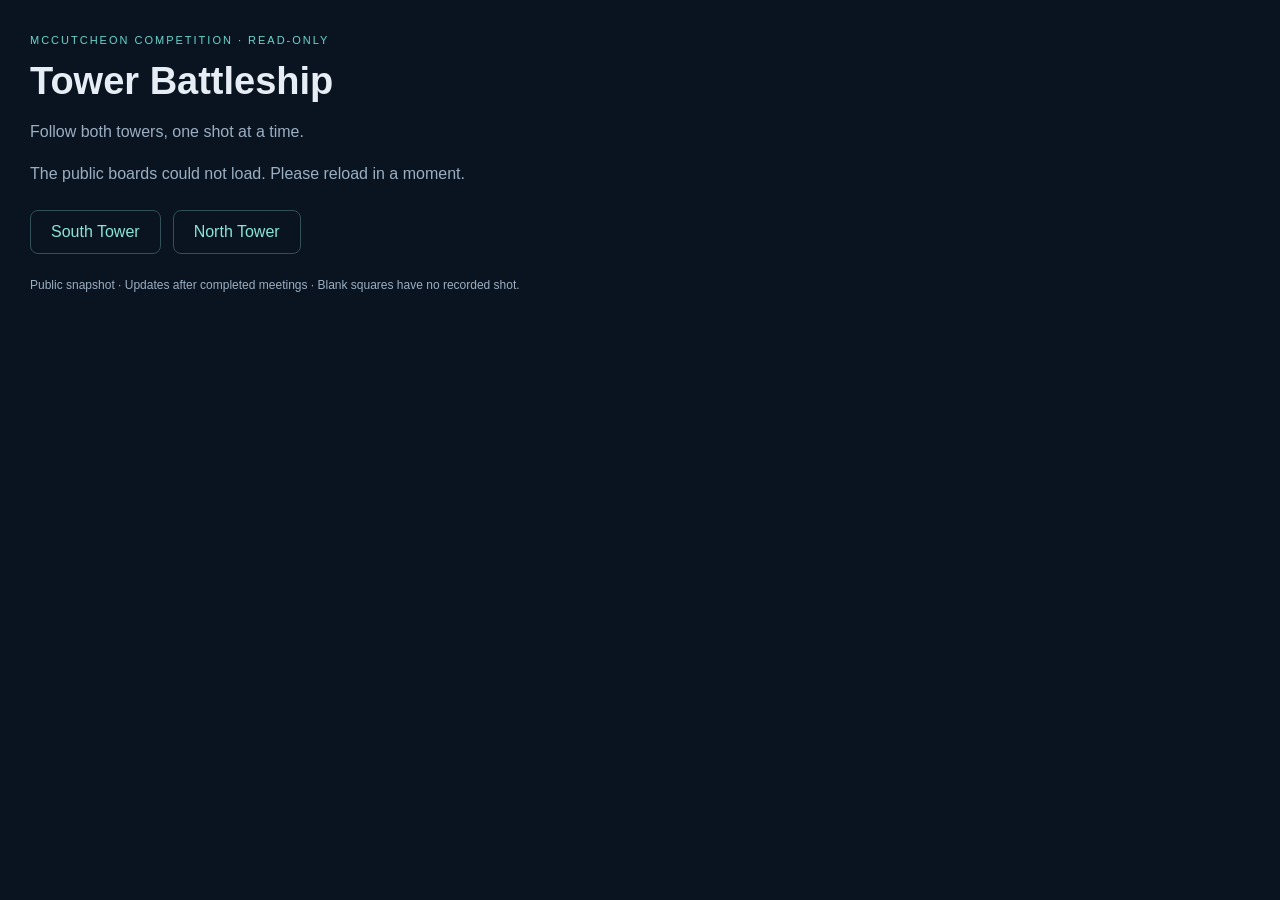
==== docs/index.html @ eef8fdfb "Add read-only public Battleship viewer under docs" ====
<!doctype html>
<html lang="en"><head><meta charset="utf-8"><meta name="viewport" content="width=device-width,initial-scale=1"><title>Tower Battleship | Public boards</title><link rel="stylesheet" href="viewer.css"><script src="viewer.js" defer></script></head>
<body><header><span class="eyebrow">MCCUTCHEON COMPETITION · READ-ONLY</span><h1>Tower Battleship</h1><p>Follow both towers, one shot at a time.</p><p id="status" role="status">Loading public boards...</p></header><nav aria-label="Tower boards"><a href="#south">South Tower</a><a href="#north">North Tower</a></nav><main id="boards"></main><footer>Public snapshot · Updates after completed meetings · Blank squares have no recorded shot.</footer><noscript>Enable JavaScript to load the public shot history.</noscript></body></html>
---- docs/viewer.css ----
:root{color-scheme:dark;font-family:Segoe UI,Arial,sans-serif;background:#0a1420;color:#e6edf5}*{box-sizing:border-box}body{max-width:1500px;margin:auto;padding:30px}h1{font-size:38px;margin:12px 0}h2{margin-top:0}p,.muted{color:#9baec2;line-height:1.6}.eyebrow{color:#67d6cc;font-size:11px;letter-spacing:2px}nav{display:flex;gap:12px;margin:24px 0}a{color:#8ae4d8}nav a{padding:12px 20px;border:1px solid #315057;border-radius:8px;text-decoration:none}.tower{scroll-margin-top:20px;margin:32px 0 50px}.layout{display:grid;grid-template-columns:220px minmax(320px,1fr) 300px;gap:20px}.panel{background:#101e2c;border:1px solid #253648;border-radius:14px;padding:22px}.board{display:grid;grid-template-columns:20px repeat(8,minmax(0,1fr));gap:5px}.axis{display:flex;align-items:center;justify-content:center;color:#829bb2;font-size:11px}.cell{aspect-ratio:1;display:flex;align-items:center;justify-content:center;border:1px solid #2d455a;border-radius:6px;background:#1a3042;font-size:26px;font-weight:bold}.fired{color:var(--shot);border-color:var(--shot);background:color-mix(in srgb,var(--shot) 13%,#172535)}.person{display:flex;align-items:center;gap:8px;padding:11px 0;border-bottom:1px solid #253648;overflow-wrap:anywhere}.dot{width:10px;height:10px;border-radius:50%;background:var(--shot);flex-shrink:0}.score{margin-left:auto;white-space:nowrap;color:#9baec2}.log{max-height:350px;overflow:auto;padding-left:24px}.log li{padding:10px 0;border-bottom:1px solid #253648;font-size:13px}.log time{display:block;color:#9baec2;font-size:11px;margin-top:5px}.summary{color:#8ae4d8}.legend{font-size:12px;text-align:center}.ranking{margin-bottom:28px}footer{color:#9baec2;font-size:12px}@media(max-width:1100px){.layout{grid-template-columns:190px 1fr}.results{grid-column:1/-1}}@media(max-width:650px){body{padding:16px}.layout{grid-template-columns:1fr}.waters{grid-row:1}.panel{padding:16px}.cell{font-size:22px}.results{grid-column:auto}}
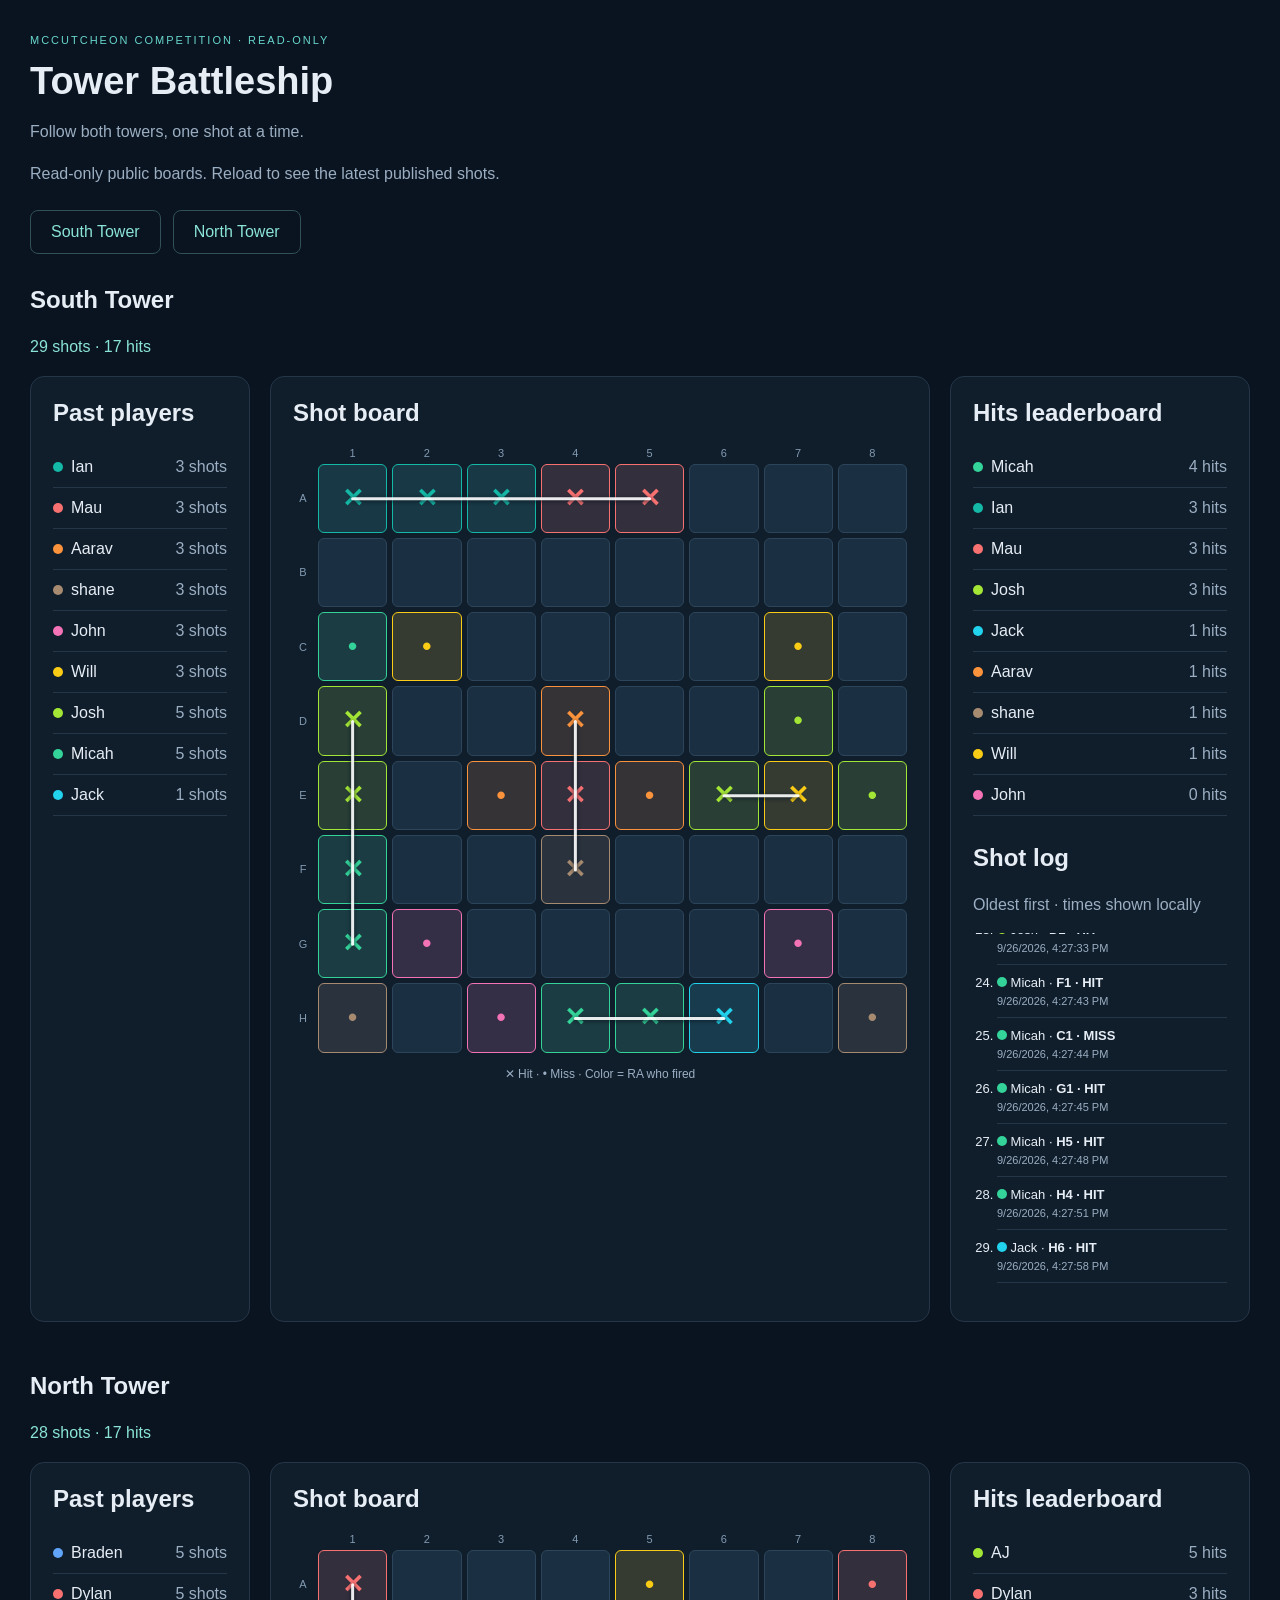
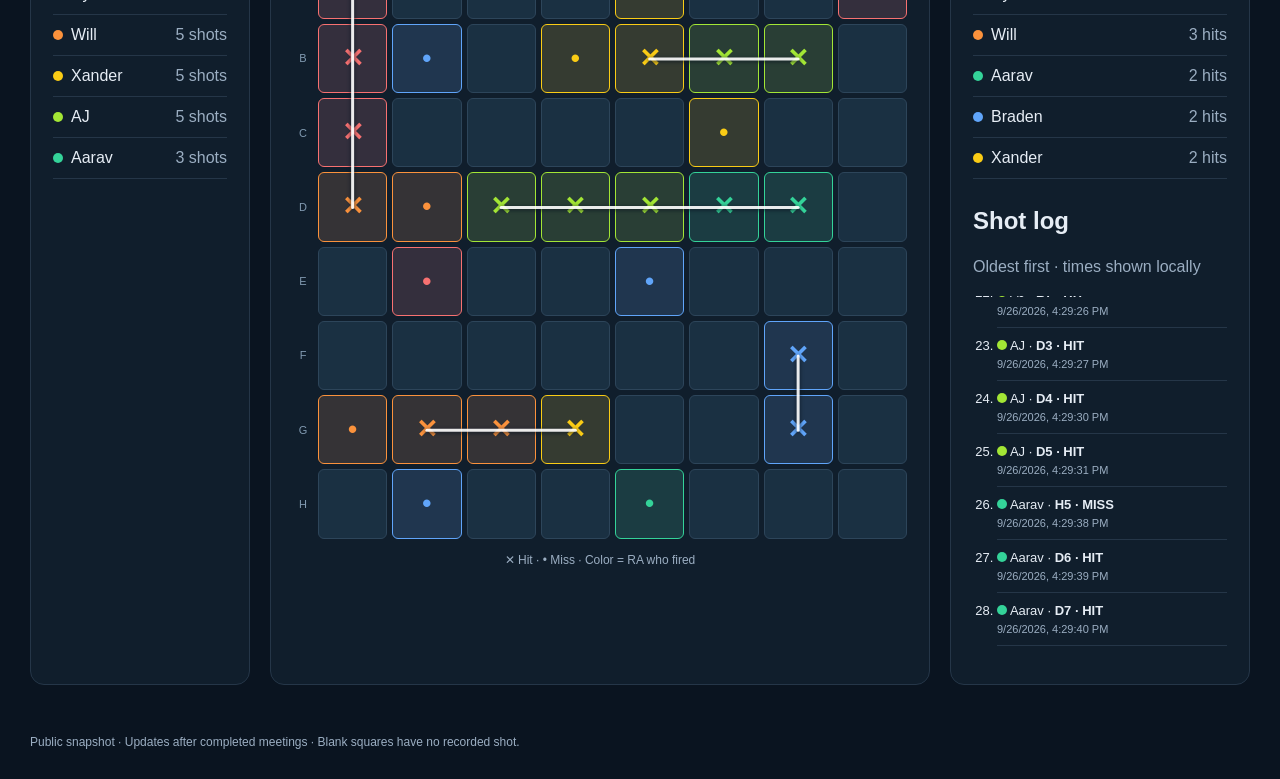
==== commit 77274ffb: "Handle cached public board snapshots" ====
--- a/docs/index.html
+++ b/docs/index.html
@@ -1,3 +1,3 @@
 <!doctype html>
-<html lang="en"><head><meta charset="utf-8"><meta name="viewport" content="width=device-width,initial-scale=1"><title>Tower Battleship | Public boards</title><link rel="stylesheet" href="viewer.css"><script src="viewer.js" defer></script></head>
+<html lang="en"><head><meta charset="utf-8"><meta name="viewport" content="width=device-width,initial-scale=1"><title>Tower Battleship | Public boards</title><link rel="stylesheet" href="viewer.css?v=20260926-sunk-lines"><script src="viewer.js?v=20260926-sunk-lines" defer></script></head>
 <body><header><span class="eyebrow">MCCUTCHEON COMPETITION · READ-ONLY</span><h1>Tower Battleship</h1><p>Follow both towers, one shot at a time.</p><p id="status" role="status">Loading public boards...</p></header><nav aria-label="Tower boards"><a href="#south">South Tower</a><a href="#north">North Tower</a></nav><main id="boards"></main><footer>Public snapshot · Updates after completed meetings · Blank squares have no recorded shot.</footer><noscript>Enable JavaScript to load the public shot history.</noscript></body></html>
--- a/docs/viewer.css
+++ b/docs/viewer.css
@@ -1,2 +1,2 @@
-
-:root{color-scheme:dark;font-family:Segoe UI,Arial,sans-serif;background:#0a1420;color:#e6edf5}*{box-sizing:border-box}body{max-width:1500px;margin:auto;padding:30px}h1{font-size:38px;margin:12px 0}h2{margin-top:0}p,.muted{color:#9baec2;line-height:1.6}.eyebrow{color:#67d6cc;font-size:11px;letter-spacing:2px}nav{display:flex;gap:12px;margin:24px 0}a{color:#8ae4d8}nav a{padding:12px 20px;border:1px solid #315057;border-radius:8px;text-decoration:none}.tower{scroll-margin-top:20px;margin:32px 0 50px}.layout{display:grid;grid-template-columns:220px minmax(320px,1fr) 300px;gap:20px}.panel{background:#101e2c;border:1px solid #253648;border-radius:14px;padding:22px}.board{display:grid;grid-template-columns:20px repeat(8,minmax(0,1fr));gap:5px}.axis{display:flex;align-items:center;justify-content:center;color:#829bb2;font-size:11px}.cell{aspect-ratio:1;display:flex;align-items:center;justify-content:center;border:1px solid #2d455a;border-radius:6px;background:#1a3042;font-size:26px;font-weight:bold}.fired{color:var(--shot);border-color:var(--shot);background:color-mix(in srgb,var(--shot) 13%,#172535)}.person{display:flex;align-items:center;gap:8px;padding:11px 0;border-bottom:1px solid #253648;overflow-wrap:anywhere}.dot{width:10px;height:10px;border-radius:50%;background:var(--shot);flex-shrink:0}.score{margin-left:auto;white-space:nowrap;color:#9baec2}.log{max-height:350px;overflow:auto;padding-left:24px}.log li{padding:10px 0;border-bottom:1px solid #253648;font-size:13px}.log time{display:block;color:#9baec2;font-size:11px;margin-top:5px}.summary{color:#8ae4d8}.legend{font-size:12px;text-align:center}.ranking{margin-bottom:28px}footer{color:#9baec2;font-size:12px}@media(max-width:1100px){.layout{grid-template-columns:190px 1fr}.results{grid-column:1/-1}}@media(max-width:650px){body{padding:16px}.layout{grid-template-columns:1fr}.waters{grid-row:1}.panel{padding:16px}.cell{font-size:22px}.results{grid-column:auto}}
+
+:root{color-scheme:dark;font-family:Segoe UI,Arial,sans-serif;background:#0a1420;color:#e6edf5}*{box-sizing:border-box}body{max-width:1500px;margin:auto;padding:30px}h1{font-size:38px;margin:12px 0}h2{margin-top:0}p,.muted{color:#9baec2;line-height:1.6}.eyebrow{color:#67d6cc;font-size:11px;letter-spacing:2px}nav{display:flex;gap:12px;margin:24px 0}a{color:#8ae4d8}nav a{padding:12px 20px;border:1px solid #315057;border-radius:8px;text-decoration:none}.tower{scroll-margin-top:20px;margin:32px 0 50px}.layout{display:grid;grid-template-columns:220px minmax(320px,1fr) 300px;gap:20px}.panel{background:#101e2c;border:1px solid #253648;border-radius:14px;padding:22px}.board{display:grid;grid-template-columns:20px repeat(8,minmax(0,1fr));gap:5px;position:relative}.sunk-overlay{position:absolute;inset:0;width:100%;height:100%;pointer-events:none;overflow:visible}.sunk-overlay line{stroke:#fff;stroke-width:3;stroke-linecap:round;opacity:.9;filter:drop-shadow(0 1px 2px #0a1420)}.axis{display:flex;align-items:center;justify-content:center;color:#829bb2;font-size:11px}.cell{aspect-ratio:1;display:flex;align-items:center;justify-content:center;border:1px solid #2d455a;border-radius:6px;background:#1a3042;font-size:26px;font-weight:bold}.fired{color:var(--shot);border-color:var(--shot);background:color-mix(in srgb,var(--shot) 13%,#172535)}.person{display:flex;align-items:center;gap:8px;padding:11px 0;border-bottom:1px solid #253648;overflow-wrap:anywhere}.dot{width:10px;height:10px;border-radius:50%;background:var(--shot);flex-shrink:0}.score{margin-left:auto;white-space:nowrap;color:#9baec2}.log{max-height:350px;overflow:auto;padding-left:24px}.log li{padding:10px 0;border-bottom:1px solid #253648;font-size:13px}.log time{display:block;color:#9baec2;font-size:11px;margin-top:5px}.summary{color:#8ae4d8}.legend{font-size:12px;text-align:center}.ranking{margin-bottom:28px}footer{color:#9baec2;font-size:12px}@media(max-width:1100px){.layout{grid-template-columns:190px 1fr}.results{grid-column:1/-1}}@media(max-width:650px){body{padding:16px}.layout{grid-template-columns:1fr}.waters{grid-row:1}.panel{padding:16px}.cell{font-size:22px}.results{grid-column:auto}}
